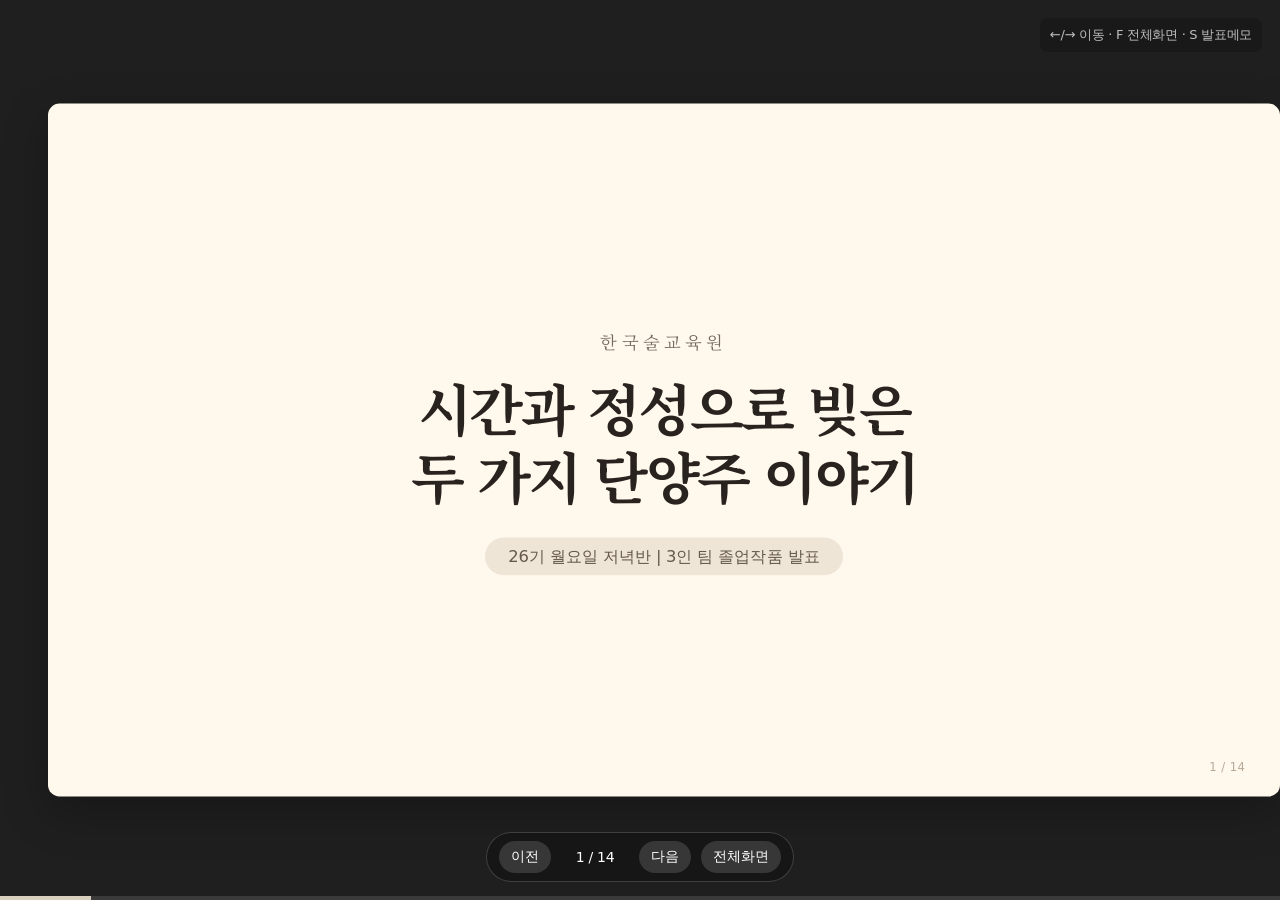
==== index.html @ 5ff2e047 "Add files via upload" ====
<!DOCTYPE html>

<html lang="ko">
<head>
<meta charset="utf-8"/>
<meta content="width=device-width, initial-scale=1.0" name="viewport"/>
<title>한국술교육원 졸업작품 발표</title>
<link href="https://fonts.googleapis.com" rel="preconnect"/>
<link crossorigin="" href="https://fonts.gstatic.com" rel="preconnect"/>
<link href="https://fonts.googleapis.com/css2?family=Noto+Serif+KR:wght@300;600&amp;family=Pretendard:wght@300;500;700&amp;display=swap" rel="stylesheet"/>
<link href="https://cdnjs.cloudflare.com/ajax/libs/font-awesome/6.5.1/css/all.min.css" rel="stylesheet"/>
<style>
        * { box-sizing: border-box; margin: 0; padding: 0; }
        body { background-color: #f5f5f5; display: grid; place-items: center; min-height: 100vh; font-family: 'Pretendard', sans-serif; padding: 20px 0; }

        .slide-container {
          width: 1280px; height: 720px;
          background-color: #fffaf1; /* 따뜻한 공방 크림톤 */
          color: #333;
          overflow: hidden;
          position: relative;
          display: flex; flex-direction: column;
          padding: 60px;
          border-radius: 12px;
          box-shadow: 0 10px 30px rgba(0,0,0,0.05);
          margin-bottom: 40px;
        }

        h2.slide-title {
          font-family: 'Noto Serif KR', serif; font-size: 40px; font-weight: 600;
          color: #4a4a4a; margin-bottom: 30px; border-bottom: 2px solid #e8e1d4; padding-bottom: 10px;
        }

        .content-area { flex-grow: 1; display: flex; flex-direction: column; justify-content: center; width: 100%; }

        .title-layout { text-align: center; height: 100%; display: flex; flex-direction: column; justify-content: center; align-items: center; }
        .title-layout .school-name { font-family: 'Noto Serif KR', serif; font-size: 22px; letter-spacing: 6px; color: #8d816f; margin-bottom: 20px; }
        .title-layout h1 { font-family: 'Noto Serif KR', serif; font-size: 68px; line-height: 1.3; margin-bottom: 30px; color: #2c2c2c; }
        .title-layout .team-tag { background: #e8e1d4; padding: 8px 24px; border-radius: 50px; font-size: 18px; color: #5d564a; }

        .two-column { display: grid; grid-template-columns: 1fr 1fr; gap: 40px; align-items: center; }
        .two-column.tiled > div { background: #fdfbf8; border: 1px solid #e9e4d9; border-radius: 12px; padding: 30px; }
        .two-column.tiled h3 { font-family: 'Noto Serif KR', serif; font-size: 28px; color: #736b5e; margin-bottom: 15px; }

        .image-wrapper { border-radius: 12px; overflow: hidden; border: 1px solid #e9e4d9; background: #fdfbf8; display: flex; justify-content: center; align-items: center; }
        .image-wrapper img { width: 100%; height: 100%; object-fit: cover; }

        .timeline-layout { position: relative; display: flex; justify-content: space-between; padding-top: 60px; }
        .timeline-line { position: absolute; top: 100px; left: 0; width: 100%; height: 1px; background: #dcd7ca; }
        .timeline-item { width: 18%; text-align: center; position: relative; }
        .timeline-dot { width: 12px; height: 12px; background: #8d816f; border-radius: 50%; margin: 0 auto 25px; z-index: 2; position: relative; }
        .timeline-item h3 { font-size: 20px; color: #8d816f; margin-bottom: 10px; }
        .timeline-item p { font-size: 16px; color: #666; line-height: 1.4; }

        table { width: 100%; border-collapse: collapse; background: #fdfbf8; border-radius: 8px; overflow: hidden; border: 1px solid #e9e4d9; }
        th { text-align: left; padding: 18px; background: #e8e1d4; font-family: 'Noto Serif KR'; font-size: 20px; color: #5d564a; }
        td { padding: 18px; border-bottom: 1px solid #eceae0; font-size: 18px; }

        .chart-container { display: flex; flex-direction: column; gap: 20px; width: 100%; }
        .bar { display: flex; align-items: center; gap: 20px; }
        .bar .label { width: 150px; text-align: right; font-weight: 500; font-size: 18px; color: #4a4a4a; }
        .bar .bar-inner { background: #eeebe3; flex-grow: 1; height: 35px; border-radius: 6px; position: relative; }
        .bar .bar-fill { height: 100%; border-radius: 6px; display: flex; align-items: center; padding-right: 15px; justify-content: flex-end; color: white; font-weight: 700; font-size: 14px; }

        .qa-layout { text-align: center; height: 100%; display: flex; flex-direction: column; justify-content: center; align-items: center; }
        .qa-layout h2 { font-family: 'Noto Serif KR'; font-size: 72px; color: #2c2c2c; margin-bottom: 20px; }
        .qa-layout p { font-size: 22px; color: #8d816f; letter-spacing: 2px; }

        .slide-container.bleed-image-layout { display: grid; grid-template-columns: 1fr 1fr; padding: 0; align-items: start; }
        .bleed-text-side { padding: 80px 60px; display: flex; flex-direction: column; justify-content: center; height: 100%; }
        .bleed-image-side { height: 720px; width: 100%; object-fit: cover; border-top-right-radius: 12px; border-bottom-right-radius: 12px; }


        /* 발표 모드 추가 스타일 */
        html, body { width: 100%; height: 100%; overflow: hidden; padding: 0; background: #1f1f1f; }
        body { display: block; min-height: 100vh; font-family: 'Pretendard', 'Noto Sans KR', Arial, sans-serif; }
        .deck-viewport { width: 100vw; height: 100vh; display: grid; place-items: center; padding: 24px; }
        .slide-container { margin: 0; box-shadow: 0 18px 60px rgba(0,0,0,0.35); transform-origin: center center; }
        .slide-container:not(.active) { display: none !important; }
        .slide-container.active { display: flex; }
        .slide-container.bleed-image-layout.active { display: grid; }
        .image-wrapper img { display: block; }
        .slide-no { position: absolute; right: 36px; bottom: 24px; color: #aaa093; font-size: 14px; letter-spacing: .5px; }
        .present-controls { position: fixed; left: 50%; bottom: 18px; transform: translateX(-50%); display: flex; align-items: center; gap: 10px; z-index: 1000; background: rgba(20,20,20,0.72); color: #fff; border: 1px solid rgba(255,255,255,0.18); border-radius: 999px; padding: 8px 12px; backdrop-filter: blur(8px); }
        .present-controls button { border: 0; background: rgba(255,255,255,0.14); color: #fff; padding: 7px 12px; border-radius: 999px; cursor: pointer; font-size: 14px; }
        .present-controls button:hover { background: rgba(255,255,255,0.25); }
        .present-controls .status { font-size: 14px; min-width: 68px; text-align: center; }
        .progress { position: fixed; left: 0; bottom: 0; height: 4px; width: 100%; background: rgba(255,255,255,0.12); z-index: 1001; }
        .progress-bar { height: 100%; width: 0%; background: #d8cfbf; transition: width .2s ease; }
        .help { position: fixed; right: 18px; top: 18px; z-index: 1000; color: rgba(255,255,255,.72); font-size: 13px; background: rgba(20,20,20,.5); border-radius: 8px; padding: 8px 10px; }
        .notes-panel { position: fixed; right: 18px; top: 58px; width: 360px; max-height: calc(100vh - 130px); overflow: auto; z-index: 1002; display: none; background: rgba(255,250,241,.96); color: #333; border-radius: 12px; padding: 18px; box-shadow: 0 12px 40px rgba(0,0,0,.25); font-size: 15px; line-height: 1.55; }
        .notes-panel.open { display: block; }
        .notes-panel h3 { margin-bottom: 10px; font-family: 'Noto Serif KR', serif; color: #5d564a; }

        .photo-grid { display: grid; gap: 14px; width: 100%; }
        .photo-grid.four { grid-template-columns: repeat(4, 1fr); height: 335px; }
        .photo-grid.three { grid-template-columns: repeat(3, 1fr); height: 320px; }
        .photo-card { position: relative; border-radius: 14px; overflow: hidden; border: 1px solid #e9e4d9; background: #fdfbf8; box-shadow: 0 8px 22px rgba(93,86,74,.08); }
        .photo-card img { width: 100%; height: 100%; object-fit: cover; display: block; }
        .photo-card .caption { position: absolute; left: 0; right: 0; bottom: 0; padding: 10px 12px; background: linear-gradient(transparent, rgba(0,0,0,.62)); color: #fffaf1; font-size: 16px; font-weight: 600; letter-spacing: -.02em; }
        .process-summary { display: grid; grid-template-columns: repeat(3, 1fr); gap: 14px; margin-top: 18px; }
        .process-summary div { background: #fdfbf8; border: 1px solid #e9e4d9; border-radius: 12px; padding: 15px 18px; font-size: 17px; line-height: 1.45; color: #555; }
        .process-summary strong { color: #736b5e; }
        .bleed-thumb-row { display: grid; grid-template-columns: 1fr 1fr; gap: 12px; margin-top: 24px; height: 150px; }

        @media print {
          html, body { overflow: visible; background: #fff; }
          .deck-viewport { display: block; padding: 0; height: auto; }
          .slide-container, .slide-container:not(.active) { display: flex !important; page-break-after: always; box-shadow: none; margin: 0 auto; transform: none !important; }
          .slide-container.bleed-image-layout { display: grid !important; }
          .present-controls, .progress, .help, .notes-panel { display: none !important; }
        }

    

        /* 이미지 레이아웃 정리: 공백 자리표시자 제거, 과도한 확대 방지 */
        .image-wrapper.contain img,
        .photo-card.contain img { object-fit: contain; background: #fdfbf8; }
        .photo-card.contain { background: #fdfbf8; }
        .photo-grid.balanced-four { grid-template-columns: repeat(2, 1fr); grid-template-rows: repeat(2, 1fr); height: 380px; }
        .photo-grid.three.mixing-grid { height: 365px; }
        .compact-summary { margin-top: 16px; }
        .compact-summary div { padding: 13px 16px; font-size: 16px; }
        .intro-photo img { object-fit: cover; }
        .intro-photo.crop-left img { object-position: 28% center; }
        .intro-photo.crop-right img { object-position: 75% center; }
        .two-column.tiled p { font-size: 18px; line-height: 1.55; color: #555; min-height: 84px; }
        #slide7 .process-summary div,
        #slide-storage .process-summary div { font-size: 16px; padding: 13px 15px; }
        #slide-storage .content-area > p { margin-top: 16px !important; }
        #slide9 .process-summary div { font-size: 16px; padding: 13px 15px; }


/* Targeted cleanup: slide 2 text-only cards and pages 7-8 image sizing */
.text-only-card {
  min-height: 220px;
  border-radius: 12px;
  border: 1px solid #e9e4d9;
  background: linear-gradient(135deg, #fffdf8, #f5efe5);
  display: flex;
  flex-direction: column;
  justify-content: center;
  gap: 14px;
  padding: 24px 26px;
}
.text-only-row {
  display: grid;
  grid-template-columns: 110px 1fr;
  gap: 14px;
  align-items: start;
  font-size: 18px;
  line-height: 1.55;
  color: #4f4a42;
}
.text-only-row strong {
  color: #8d816f;
  font-weight: 700;
}
#slide-storage .photo-grid.three,
#slide7 .photo-grid.three {
  height: 265px !important;
  max-height: 265px !important;
}
#slide-storage .photo-card,
#slide7 .photo-card {
  background: #fffaf1;
}
#slide-storage .photo-card img,
#slide7 .photo-card img {
  object-fit: contain !important;
  object-position: center center !important;
  background: #fffaf1;
  padding: 4px;
}
#slide-storage .photo-card .caption,
#slide7 .photo-card .caption {
  font-size: 14px;
  padding: 8px 10px;
}
#slide-storage .process-summary,
#slide7 .process-summary {
  margin-top: 14px;
}
#slide-storage .content-area > p {
  margin-top: 12px !important;
  font-size: 17px !important;
}


/* Hard override for displayed pages 7-8: keep images thumbnail-sized in all browsers */
#slide-storage .photo-card, #slide7 .photo-card { height:230px !important; min-height:230px !important; max-height:230px !important; }
#slide-storage .photo-card img, #slide7 .photo-card img { width:100% !important; height:100% !important; max-width:100% !important; max-height:100% !important; object-fit:contain !important; object-position:center center !important; }
#slide-storage [style*="height:400px"], #slide7 [style*="height:400px"], #slide-storage [style*="height:410px"], #slide7 [style*="height:410px"] { height:auto !important; }


/* Canva-style design polish: clean PPT typography and safer image sizing */
:root {
  --paper: #fff9ef;
  --paper-soft: #fdf7ec;
  --ink: #2f2b27;
  --muted: #746b5e;
  --line: #e5dccd;
  --accent: #9a7b4f;
  --accent-soft: #eee5d6;
}
body {
  font-family: 'Pretendard', 'Noto Sans KR', 'Apple SD Gothic Neo', system-ui, sans-serif !important;
  letter-spacing: -0.018em;
}
.slide-container {
  background: radial-gradient(circle at 8% 6%, #fffdf8 0, var(--paper) 38%, #fbf1e0 100%) !important;
  color: var(--ink) !important;
  padding: 50px 58px 46px !important;
}
h2.slide-title {
  font-family: 'Noto Serif KR', 'Pretendard', serif !important;
  font-size: 36px !important;
  line-height: 1.18 !important;
  font-weight: 600 !important;
  color: var(--ink) !important;
  margin-bottom: 24px !important;
  padding-bottom: 12px !important;
  border-bottom: 1.5px solid var(--line) !important;
  letter-spacing: -0.035em;
}
.title-layout .school-name {
  font-size: 18px !important;
  letter-spacing: 5px !important;
  color: var(--muted) !important;
}
.title-layout h1 {
  font-size: 60px !important;
  line-height: 1.22 !important;
  letter-spacing: -0.045em;
  color: #28231f !important;
}
.title-layout .team-tag {
  font-size: 17px !important;
  background: var(--accent-soft) !important;
  color: #65594b !important;
}
.content-area { justify-content: center !important; }
.slide-container p,
.slide-container td,
.process-summary div,
.text-only-row {
  font-size: 18px !important;
  line-height: 1.55 !important;
  letter-spacing: -0.018em;
}
.two-column.tiled > div,
.text-only-card,
.process-summary div,
.photo-card,
.image-wrapper,
table {
  border-color: var(--line) !important;
  background: rgba(255, 253, 248, .92) !important;
  box-shadow: 0 8px 24px rgba(92, 76, 54, .06) !important;
}
.two-column.tiled h3,
.process-summary strong,
.text-only-row strong {
  color: var(--accent) !important;
}
th {
  background: var(--accent-soft) !important;
  color: #5f5245 !important;
  font-size: 19px !important;
}
td { font-size: 18px !important; }
.timeline-item h3 { font-size: 19px !important; color: var(--accent) !important; }
.timeline-item p { font-size: 15.5px !important; line-height: 1.45 !important; }
.timeline-dot { background: var(--accent) !important; }
.timeline-line { background: var(--line) !important; }

/* Safer photo behavior: no oversized/cropped photos on process slides */
.photo-grid,
.photo-grid.three,
.photo-grid.four,
.photo-grid.balanced-four,
.photo-grid.three.mixing-grid {
  gap: 14px !important;
  height: auto !important;
  max-height: none !important;
}
.photo-grid.three { grid-template-columns: repeat(3, minmax(0, 1fr)) !important; }
.photo-grid.four,
.photo-grid.balanced-four { grid-template-columns: repeat(2, minmax(0, 1fr)) !important; }
.photo-card {
  height: 250px !important;
  min-height: 0 !important;
  max-height: 250px !important;
  border-radius: 13px !important;
  overflow: hidden !important;
  display: flex !important;
  align-items: center !important;
  justify-content: center !important;
}
.photo-grid.balanced-four .photo-card { height: 176px !important; max-height: 176px !important; }
#slide5 .photo-card { height: 176px !important; max-height: 176px !important; }
#slide6 .photo-card { height: 270px !important; max-height: 270px !important; }
#slide8 .image-wrapper { height: 360px !important; }
#slide-storage .photo-card,
#slide7 .photo-card,
#slide-songhak-cold .photo-card {
  height: 235px !important;
  max-height: 235px !important;
}
.photo-card img,
.photo-card.contain img,
.image-wrapper.contain img {
  width: 100% !important;
  height: 100% !important;
  max-width: 100% !important;
  max-height: 100% !important;
  object-fit: contain !important;
  object-position: center center !important;
  padding: 6px !important;
  background: var(--paper-soft) !important;
}
.image-wrapper:not(.intro-photo) img {
  object-fit: contain !important;
  padding: 6px !important;
  background: var(--paper-soft) !important;
}
.intro-photo img { object-fit: cover !important; padding: 0 !important; }
.photo-card .caption {
  font-size: 13px !important;
  line-height: 1.25 !important;
  padding: 7px 10px !important;
  background: linear-gradient(transparent, rgba(30, 24, 18, .62)) !important;
}
.process-summary {
  gap: 12px !important;
  margin-top: 16px !important;
}
.process-summary div {
  padding: 12px 15px !important;
  font-size: 15.5px !important;
  line-height: 1.45 !important;
}
#slide-storage .content-area > p,
#slide-songhak-cold .content-area > p {
  font-size: 16.5px !important;
  line-height: 1.45 !important;
  margin-top: 12px !important;
}

/* Keep chart and closing slides clean */
.bar .label { font-size: 17px !important; }
.bar .bar-fill { font-size: 13.5px !important; }
.qa-layout h2 { font-size: 64px !important; letter-spacing: -0.04em; }
.qa-layout p { font-size: 20px !important; }
.slide-no { font-size: 12px !important; color: #b6aa99 !important; }



/* Natural presentation polish: larger photos, less generated-looking layout */
.slide-container {
  background: #fff8ec !important;
  padding: 46px 54px 42px !important;
  box-shadow: 0 16px 46px rgba(0,0,0,.26) !important;
}
h2.slide-title {
  font-size: 35px !important;
  margin-bottom: 20px !important;
  border-bottom: 1px solid #ded2bf !important;
  padding-bottom: 10px !important;
}
.two-column { gap: 30px !important; }
.two-column.tiled > div,
.text-only-card,
.process-summary div,
.photo-card,
.image-wrapper,
table {
  background: #fffbf4 !important;
  border: 1px solid #e1d6c5 !important;
  border-radius: 10px !important;
  box-shadow: 0 4px 14px rgba(72,57,38,.045) !important;
}
.photo-card {
  border-radius: 10px !important;
  box-shadow: 0 5px 16px rgba(72,57,38,.075) !important;
}
.photo-card img,
.photo-card.contain img,
.image-wrapper.contain img,
.image-wrapper:not(.intro-photo) img {
  object-fit: contain !important;
  padding: 3px !important;
  background: #fffbf4 !important;
}
.photo-card .caption {
  font-size: 13px !important;
  font-weight: 500 !important;
  letter-spacing: -.02em !important;
  padding: 8px 10px !important;
  background: linear-gradient(transparent, rgba(39,31,22,.54)) !important;
}
.process-summary {
  margin-top: 14px !important;
  gap: 10px !important;
}
.process-summary div {
  padding: 10px 14px !important;
  font-size: 15px !important;
  line-height: 1.42 !important;
}
.process-summary strong { font-weight: 700 !important; }

/* Increase actual photo area on photo-heavy slides */
#slide5 .photo-grid.balanced-four {
  height: 430px !important;
  gap: 12px !important;
}
#slide5 .photo-card {
  height: 209px !important;
  max-height: 209px !important;
}
#slide6 .photo-grid.three.mixing-grid {
  height: 344px !important;
  gap: 12px !important;
}
#slide6 .photo-card {
  height: 344px !important;
  max-height: 344px !important;
}
#slide8 .photo-card {
  height: 420px !important;
  max-height: 420px !important;
}
#slide-storage .photo-grid.three,
#slide7 .photo-grid.three {
  height: 315px !important;
  max-height: 315px !important;
  gap: 12px !important;
}
#slide-storage .photo-card,
#slide7 .photo-card {
  height: 315px !important;
  min-height: 315px !important;
  max-height: 315px !important;
}
#slide-songhak-cold .image-wrapper {
  height: 430px !important;
}
#slide9 .photo-card {
  height: 430px !important;
  max-height: 430px !important;
}

/* Less overdesigned text cards: lighter, closer to handmade process notes */
.text-only-card {
  background: #fffaf0 !important;
  min-height: 205px !important;
  padding: 22px 24px !important;
}
.text-only-row {
  font-size: 17px !important;
  grid-template-columns: 104px 1fr !important;
  gap: 12px !important;
}
.slide-container p,
.slide-container td,
.text-only-row {
  line-height: 1.52 !important;
}
#slide8 .process-summary div { font-size: 16px !important; }
#slide-storage .content-area > p,
#slide-songhak-cold .content-area > p {
  font-size: 16px !important;
  margin-top: 10px !important;
}

/* Large-photo pages: reduce text density so the screen feels like a real presentation */
#slide8 .two-column { grid-template-columns: .92fr 1.08fr !important; gap: 28px !important; }
#slide8 .slide-container p, #slide8 p { font-size: 19px !important; line-height: 1.55 !important; }
#slide9 .two-column { grid-template-columns: 1.28fr .72fr !important; gap: 28px !important; }
#slide9 .process-summary { gap: 10px !important; }
#slide9 .process-summary div { font-size: 15px !important; padding: 10px 13px !important; }

/* Slightly calmer closing/cover typography */
.title-layout h1 { font-size: 58px !important; }
.qa-layout h2 { font-size: 60px !important; }

</style>
</head>
<body>
<div class="deck-viewport">
<!-- Slide 1 -->
<div class="slide-container" id="slide1">
<div class="title-layout">
<div class="school-name">한국술교육원</div>
<h1>시간과 정성으로 빚은<br/>두 가지 단양주 이야기</h1>
<div class="team-tag">26기 월요일 저녁반 | 3인 팀 졸업작품 발표</div>
</div>
</div>
<!-- Slide 2 -->
<div class="slide-container" id="slide2">
<h2 class="slide-title">서로 다른 매력의 두 술 소개</h2>
<div class="content-area">
<div class="two-column tiled">
<div>
<h3>01. 송학곡자 단양주</h3>
<p>치자의 고운 황금빛과 천혜향 진피의 상큼한 시트러스 향을 더해 화려한 변주를 시도한 술입니다.</p>
<div class="text-only-card" style="margin-top: 20px;"><div class="text-only-row"><strong>핵심 포인트</strong><span>치자 5g, 천혜향 진피 60g 후투입</span></div><div class="text-only-row"><strong>기대 인상</strong><span>황금빛 색감과 산뜻한 시트러스 향</span></div></div>
</div>
<div>
<h3>02. 금정산성 단양주</h3>
<p>기본 단양주에 충실하면서도, 밀가루를 추가해 묵직한 바디감과 감칠맛을 살린 비교용 술입니다.</p>
<div class="text-only-card" style="margin-top: 20px;"><div class="text-only-row"><strong>핵심 포인트</strong><span>기본 단양주 배합에 밀가루 150g 추가</span></div><div class="text-only-row"><strong>기대 인상</strong><span>구수한 누룩 향과 묵직한 바디감</span></div></div>
</div>
</div>
</div>
</div>
<!-- Slide 3 -->
<div class="slide-container" id="slide3">
<h2 class="slide-title">우리의 기본 약속: 레시피</h2>
<div class="content-area">
<table>
<thead>
<tr>
<th>재료</th>
<th>분량</th>
<th>비고 및 방식</th>
</tr>
</thead>
<tbody>
<tr>
<td><strong>멥쌀</strong></td>
<td>3 kg</td>
<td>깨끗이 백세하여 정성껏 찐 고두밥 방식</td>
</tr>
<tr>
<td><strong>물</strong></td>
<td>3 L</td>
<td>쌀과 물 1:1 비율로 맞춘 청결한 양조 용수</td>
</tr>
<tr>
<td><strong>누룩</strong></td>
<td>300 g</td>
<td>송학곡자 누룩과 금정산성 누룩을 각각 사용</td>
</tr>
</tbody>
</table>
<p style="margin-top: 30px; color: #8d816f; font-size: 18px; text-align: center; font-style: italic;">
            "쌀 3kg + 물 3L + 누룩 300g, 기본 배합 위에 각 누룩의 개성을 담았습니다."
        </p>
</div>
</div>
<!-- Slide 4 -->
<div class="slide-container" id="slide4">
<h2 class="slide-title">제작 타임라인 (43일간의 여정)</h2>
<div class="content-area">
<div class="timeline-layout">
<div class="timeline-line"></div>
<div class="timeline-item">
<h3>05. 11</h3>
<div class="timeline-dot"></div>
<p><strong>담금 시작</strong><br/>수곡 여과 및 혼화</p>
</div>
<div class="timeline-item">
<h3>05. 11-14</h3>
<div class="timeline-dot"></div>
<p><strong>집중 관리</strong><br/>하루 1~2회 저어주기</p>
</div>
<div class="timeline-item">
<h3>05. 26</h3>
<div class="timeline-dot"></div>
<p><strong>부재료 투입</strong><br/>천혜향 진피(송학)</p>
</div>
<div class="timeline-item">
<h3>숙성기</h3>
<div class="timeline-dot"></div>
<p><strong>장기 숙성</strong><br/>안정적인 냉장 숙성</p>
</div>
<div class="timeline-item">
<h3>06. 22</h3>
<div class="timeline-dot"></div>
<p><strong>거르기 완료</strong><br/>최종 채주 및 병입</p>
</div>
</div>
</div>
</div>
<!-- Slide 5 -->
<div class="slide-container" id="slide5">
<h2 class="slide-title">과정 기록: 수곡 거르기와 고두밥 준비</h2>
<div class="content-area">
<div class="photo-grid four balanced-four">
<div class="photo-card contain"><img alt="누룩 수곡" src="[data-uri]"/><div class="caption">누룩 수곡</div></div>
<div class="photo-card contain"><img alt="수곡 여과 시작" src="[data-uri]"/><div class="caption">삼베 주머니로 거르기</div></div>
<div class="photo-card contain"><img alt="수곡 여과 작업" src="[data-uri]"/><div class="caption">수곡액 분리</div></div>
<div class="photo-card contain"><img alt="고두밥 식히기" src="[data-uri]"/><div class="caption">고두밥 식히기</div></div>
</div>
<div class="process-summary">
<div><strong>1. 활성화</strong><br/>누룩을 물에 불려 효소와 미생물이 움직일 수 있는 조건을 만들었습니다.</div>
<div><strong>2. 여과</strong><br/>삼베 주머니로 누룩 찌꺼기를 걸러 수곡액을 맑게 분리했습니다.</div>
<div><strong>3. 담금 준비</strong><br/>충분히 식힌 고두밥을 준비해 수곡액과 만날 준비를 마쳤습니다.</div>
</div>
</div>
</div>
<!-- Slide 6 -->
<div class="slide-container" id="slide6"><h2 class="slide-title">정성 가득한 혼화 작업</h2><div class="content-area"><div class="photo-grid three mixing-grid"><div class="photo-card contain"><img alt="수곡액 짜내기" src="[data-uri]"/><div class="caption">삼베 주머니에서 수곡액 회수</div></div><div class="photo-card contain"><img alt="혼화 마무리" src="[data-uri]"/><div class="caption">덩어리를 풀며 균일화</div></div><div class="photo-card contain"><img alt="혼화 과정" src="[data-uri]"/><div class="caption">고두밥과 수곡액 혼화</div></div></div><div class="process-summary compact-summary"><div><strong>골고루 섞기</strong><br/>고두밥과 수곡액이 고르게 닿도록 손으로 치대며 섞었습니다.</div><div><strong>초기 관리</strong><br/>초기 발효가 균일하게 진행되도록 하루 1~2회 저어주었습니다.</div><div><strong>질감 조정</strong><br/>덩어리를 풀고 공기를 접촉시켜 발효 기반을 안정화했습니다.</div></div></div></div><div class="slide-container" id="slide8">
<h2 class="slide-title">금정산성의 포인트: 밀가루 150g 추가</h2>
<div class="content-area">
<div class="two-column">
<div>
<p style="font-size: 22px; line-height: 1.7; color: #4a4a4a;">
                    금정산성 누룩 단양주에는 <strong>밀가루 150g</strong>을 추가했습니다.<br/><br/>
                    단양주 특유의 쌉싸름하고 깔끔한 맛 위에 묵직한 바디감과 부드러운 목 넘김을 더하기 위한 비교 실험입니다.
                </p>
<div class="process-summary" style="grid-template-columns: 1fr; margin-top: 22px;">
<div><strong>의도</strong><br/>기본 배합은 유지하면서 밀가루가 질감과 감칠맛에 주는 영향을 확인했습니다.</div>
</div>
</div>
<div class="photo-card contain" style="height: 390px;">
<img alt="밀가루 투입" src="[data-uri]"/>
<div class="caption">금정산성 단양주: 밀가루 투입</div>
</div>
</div>
</div>
</div>
<!-- Slide 7: Storage -->
<div class="slide-container" id="slide-storage"><h2 class="slide-title">냉장 숙성: 혼화 후 안정화 과정</h2><div class="content-area" style="justify-content:flex-start;"><p style="font-size:21px; line-height:1.6; color:#555; margin-bottom:22px; max-width:1040px;">혼화가 끝난 두 단지는 밀봉한 뒤 냉장 환경에서 발효와 숙성이 과하게 진행되지 않도록 안정화했습니다. 이 단계에서는 두 술의 층 분리와 질감 변화를 관찰했습니다.</p><div style="display:grid; grid-template-columns:repeat(3, 1fr); gap:18px; width:100%; height:auto; align-items:start;"><div class="photo-card contain" style="height:230px; min-height:230px; max-height:230px; background:#fffaf1; display:flex; align-items:center; justify-content:center; overflow:hidden;"><img alt="혼화 후 금정산성 단지" src="[data-uri]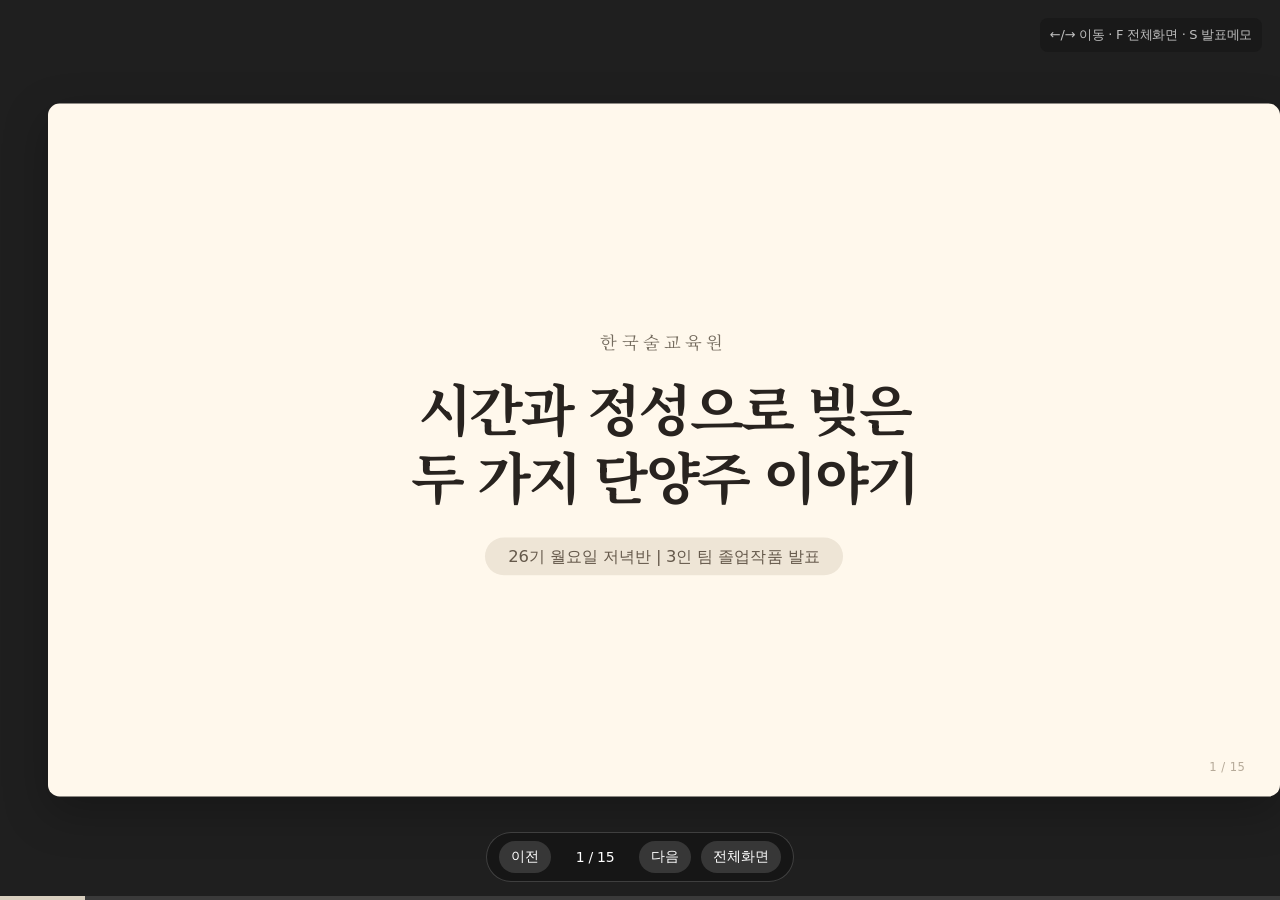
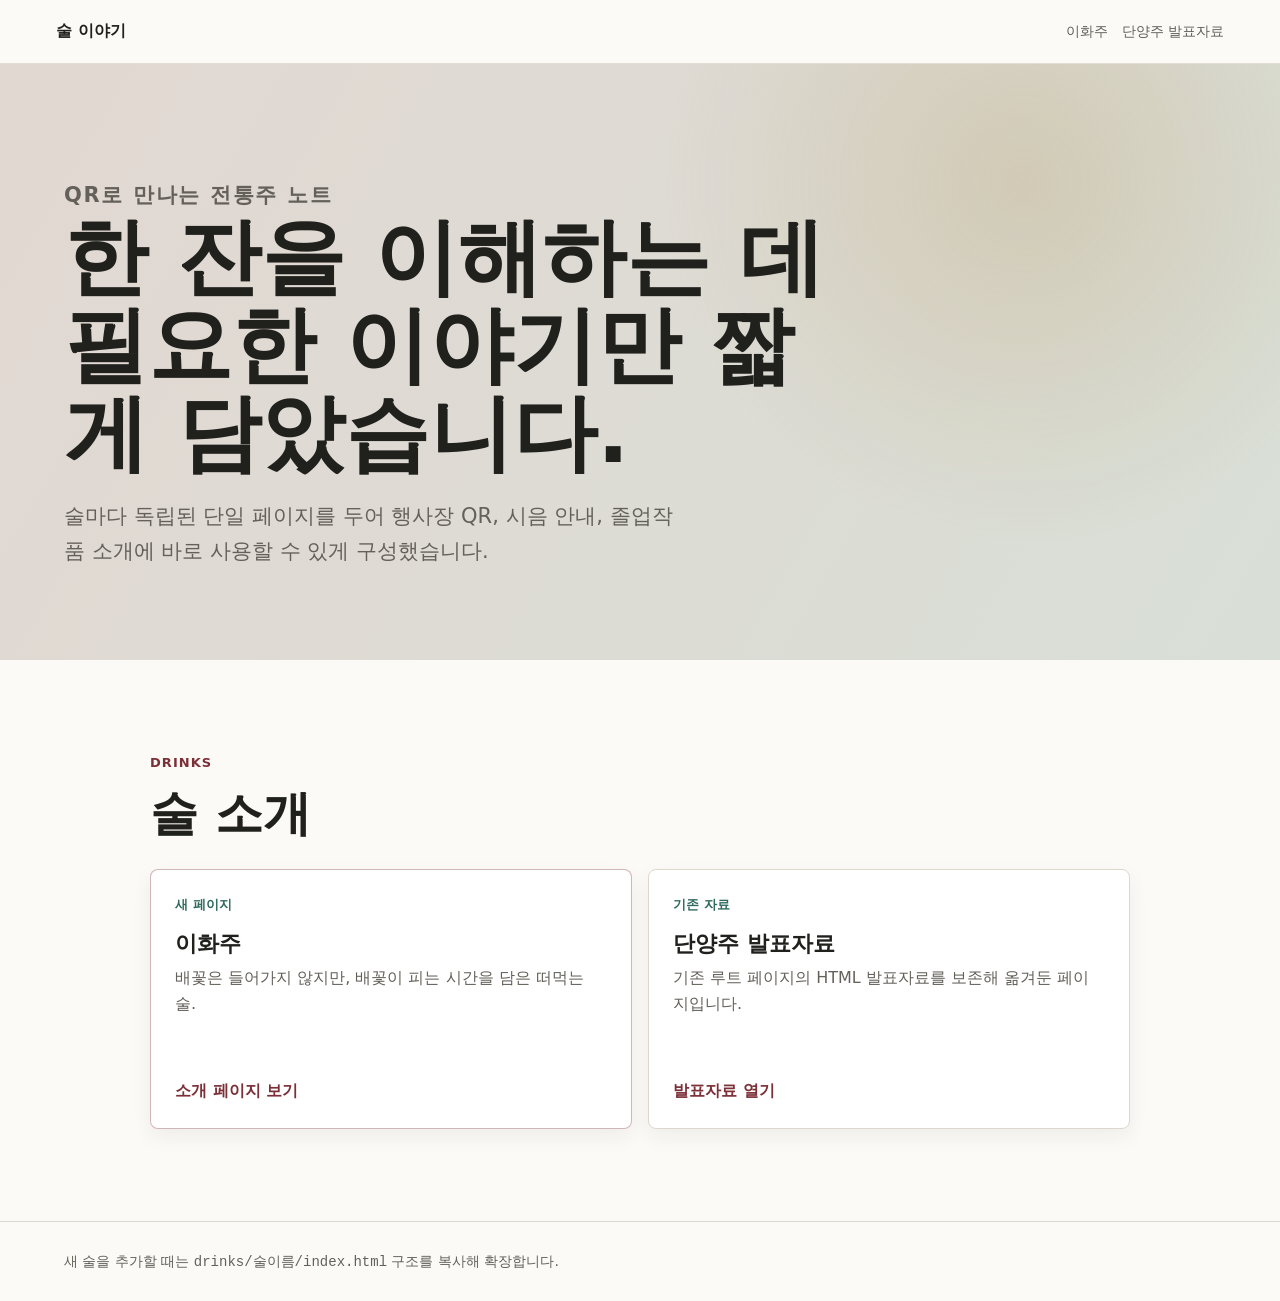
